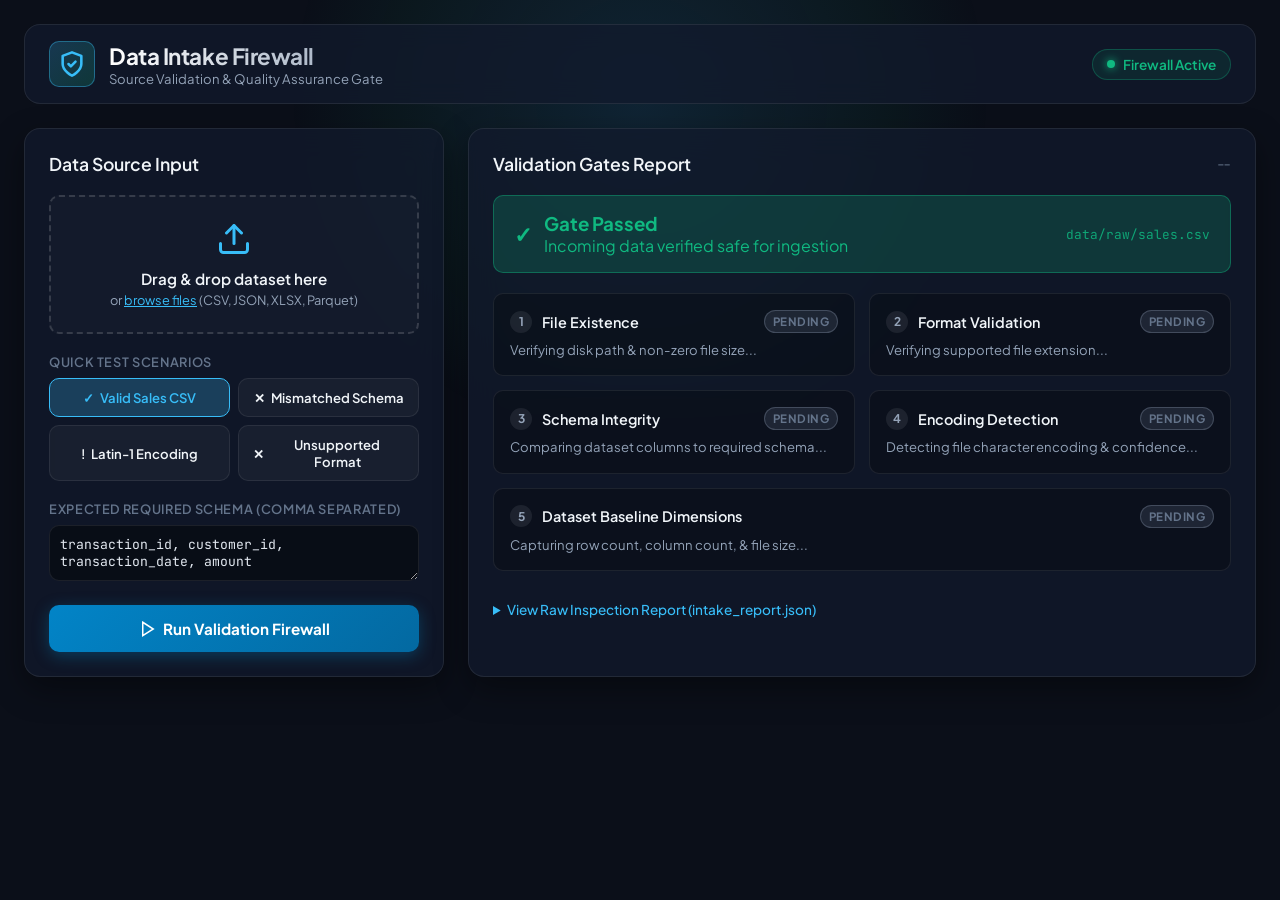
==== frontend/index.html @ 82156c17 "feat: implement dataset intake data validation quality firewall and web frontend" ====
<!DOCTYPE html>
<html lang="en">
<head>
    <meta charset="UTF-8">
    <meta name="viewport" content="width=device-width, initial-scale=1.0">
    <title>Data Intake & Source Validation Firewall</title>
    <link rel="preconnect" href="https://fonts.googleapis.com">
    <link rel="preconnect" href="https://fonts.gstatic.com" crossorigin>
    <link href="https://fonts.googleapis.com/css2?family=Plus+Jakarta+Sans:wght@300;400;500;600;700;800&family=JetBrains+Mono:wght@400;500;600&display=swap" rel="stylesheet">
    <link rel="stylesheet" href="style.css">
</head>
<body>
    <div class="background-glow"></div>
    <div class="app-container">
        <!-- Header -->
        <header class="app-header">
            <div class="brand">
                <div class="shield-icon">
                    <svg width="28" height="28" viewBox="0 0 24 24" fill="none" stroke="currentColor" stroke-width="2.2" stroke-linecap="round" stroke-linejoin="round">
                        <path d="M12 22s8-4 8-10V5l-8-3-8 3v7c0 6 8 10 8 10z"></path>
                        <path d="m9 12 2 2 4-4"></path>
                    </svg>
                </div>
                <div>
                    <h1>Data Intake Firewall</h1>
                    <p class="subtitle">Source Validation & Quality Assurance Gate</p>
                </div>
            </div>
            <div class="status-badge" id="global-status-badge">
                <span class="pulse"></span>
                <span id="global-status-text">Firewall Active</span>
            </div>
        </header>

        <!-- Main Grid Layout -->
        <main class="main-grid">
            <!-- Left Panel: Controls & Upload -->
            <section class="control-panel glass-card">
                <h2>Data Source Input</h2>
                
                <!-- Drag & Drop Zone -->
                <div class="drop-zone" id="drop-zone">
                    <input type="file" id="file-input" class="file-input" accept=".csv,.json,.xlsx,.parquet,.txt">
                    <div class="drop-zone-content">
                        <div class="upload-icon">
                            <svg width="36" height="36" viewBox="0 0 24 24" fill="none" stroke="currentColor" stroke-width="2" stroke-linecap="round" stroke-linejoin="round">
                                <path d="M21 15v4a2 2 0 0 1-2 2H5a2 2 0 0 1-2-2v-4"></path>
                                <polyline points="17 8 12 3 7 8"></polyline>
                                <line x1="12" y1="3" x2="12" y2="15"></line>
                            </svg>
                        </div>
                        <p class="primary-text">Drag & drop dataset here</p>
                        <p class="secondary-text">or <span class="browse-link">browse files</span> (CSV, JSON, XLSX, Parquet)</p>
                    </div>
                </div>

                <!-- Test Presets -->
                <div class="preset-section">
                    <label class="section-label">Quick Test Scenarios</label>
                    <div class="preset-buttons">
                        <button class="btn btn-preset active" data-sample="valid">
                            <span class="icon">✓</span> Valid Sales CSV
                        </button>
                        <button class="btn btn-preset danger" data-sample="invalid_schema">
                            <span class="icon">✕</span> Mismatched Schema
                        </button>
                        <button class="btn btn-preset warning" data-sample="latin1">
                            <span class="icon">!</span> Latin-1 Encoding
                        </button>
                        <button class="btn btn-preset danger" data-sample="unsupported_format">
                            <span class="icon">✕</span> Unsupported Format
                        </button>
                    </div>
                </div>

                <!-- Expected Schema Configuration -->
                <div class="schema-config">
                    <label for="schema-input" class="section-label">Expected Required Schema (Comma Separated)</label>
                    <textarea id="schema-input" rows="2" class="code-input">transaction_id, customer_id, transaction_date, amount</textarea>
                </div>

                <button id="btn-run-validation" class="btn btn-primary">
                    <svg width="18" height="18" viewBox="0 0 24 24" fill="none" stroke="currentColor" stroke-width="2">
                        <polygon points="5 3 19 12 5 21 5 3"></polygon>
                    </svg>
                    Run Validation Firewall
                </button>
            </section>

            <!-- Right Panel: Validation Checklist Results -->
            <section class="results-panel glass-card">
                <div class="results-header">
                    <h2>Validation Gates Report</h2>
                    <span id="report-timestamp" class="timestamp">--</span>
                </div>

                <!-- Summary Overview -->
                <div id="overall-banner" class="banner banner-passed">
                    <div class="banner-status">
                        <span id="banner-icon" class="banner-icon">✓</span>
                        <div>
                            <h3 id="banner-title">Gate Passed</h3>
                            <p id="banner-msg">Incoming data verified safe for ingestion</p>
                        </div>
                    </div>
                    <div id="file-meta" class="file-meta">
                        <span id="meta-filepath">data/raw/sales.csv</span>
                    </div>
                </div>

                <!-- 5 Verification Check Cards -->
                <div class="checks-grid">
                    <!-- Check 1: Existence -->
                    <div class="check-card" id="card-file_exists">
                        <div class="check-header">
                            <div class="check-title">
                                <span class="check-num">1</span>
                                <h4>File Existence</h4>
                            </div>
                            <span class="check-badge badge-pending" id="badge-file_exists">Pending</span>
                        </div>
                        <p class="check-msg" id="msg-file_exists">Verifying disk path & non-zero file size...</p>
                    </div>

                    <!-- Check 2: Format -->
                    <div class="check-card" id="card-format">
                        <div class="check-header">
                            <div class="check-title">
                                <span class="check-num">2</span>
                                <h4>Format Validation</h4>
                            </div>
                            <span class="check-badge badge-pending" id="badge-format">Pending</span>
                        </div>
                        <p class="check-msg" id="msg-format">Verifying supported file extension...</p>
                    </div>

                    <!-- Check 3: Schema -->
                    <div class="check-card" id="card-schema">
                        <div class="check-header">
                            <div class="check-title">
                                <span class="check-num">3</span>
                                <h4>Schema Integrity</h4>
                            </div>
                            <span class="check-badge badge-pending" id="badge-schema">Pending</span>
                        </div>
                        <p class="check-msg" id="msg-schema">Comparing dataset columns to required schema...</p>
                    </div>

                    <!-- Check 4: Encoding -->
                    <div class="check-card" id="card-encoding">
                        <div class="check-header">
                            <div class="check-title">
                                <span class="check-num">4</span>
                                <h4>Encoding Detection</h4>
                            </div>
                            <span class="check-badge badge-pending" id="badge-encoding">Pending</span>
                        </div>
                        <p class="check-msg" id="msg-encoding">Detecting file character encoding & confidence...</p>
                    </div>

                    <!-- Check 5: Dimensions -->
                    <div class="check-card check-card-wide" id="card-dimensions">
                        <div class="check-header">
                            <div class="check-title">
                                <span class="check-num">5</span>
                                <h4>Dataset Baseline Dimensions</h4>
                            </div>
                            <span class="check-badge badge-pending" id="badge-dimensions">Pending</span>
                        </div>
                        <p class="check-msg" id="msg-dimensions">Capturing row count, column count, & file size...</p>
                        <div id="stats-container" class="stats-row hidden">
                            <div class="stat-pill"><span class="stat-label">Rows:</span> <strong id="stat-rows">0</strong></div>
                            <div class="stat-pill"><span class="stat-label">Columns:</span> <strong id="stat-cols">0</strong></div>
                            <div class="stat-pill"><span class="stat-label">Size:</span> <strong id="stat-size">0 MB</strong></div>
                        </div>
                    </div>
                </div>

                <!-- JSON Report Toggle -->
                <details class="json-details">
                    <summary>View Raw Inspection Report (intake_report.json)</summary>
                    <pre><code id="json-viewer" class="json-code">{}</code></pre>
                </details>
            </section>
        </main>
    </div>
    <script src="app.js"></script>
</body>
</html>
---- frontend/style.css ----
:root {
    --bg-dark: #0b0f19;
    --card-bg: rgba(18, 26, 44, 0.75);
    --card-border: rgba(255, 255, 255, 0.08);
    --text-primary: #f1f5f9;
    --text-secondary: #94a3b8;
    --text-muted: #64748b;
    --accent-blue: #38bdf8;
    --accent-blue-glow: rgba(56, 189, 248, 0.25);
    --accent-green: #10b981;
    --accent-green-glow: rgba(16, 185, 129, 0.2);
    --accent-red: #ef4444;
    --accent-red-glow: rgba(239, 68, 68, 0.2);
    --accent-amber: #f59e0b;
    --accent-amber-glow: rgba(245, 158, 11, 0.2);
    --font-sans: 'Plus Jakarta Sans', sans-serif;
    --font-mono: 'JetBrains Mono', monospace;
    --radius-lg: 16px;
    --radius-md: 10px;
    --radius-sm: 6px;
}

* {
    box-sizing: border-box;
    margin: 0;
    padding: 0;
}

body {
    background-color: var(--bg-dark);
    color: var(--text-primary);
    font-family: var(--font-sans);
    min-height: 100vh;
    display: flex;
    justify-content: center;
    overflow-x: hidden;
    padding: 24px;
}

.background-glow {
    position: fixed;
    top: -200px;
    left: 50%;
    transform: translateX(-50%);
    width: 800px;
    height: 600px;
    background: radial-gradient(circle, rgba(56, 189, 248, 0.12) 0%, rgba(16, 185, 129, 0.05) 50%, transparent 70%);
    pointer-events: none;
    z-index: 0;
}

.app-container {
    width: 100%;
    max-width: 1280px;
    position: relative;
    z-index: 1;
    display: flex;
    flex-direction: column;
    gap: 24px;
}

/* Header */
.app-header {
    display: flex;
    justify-content: space-between;
    align-items: center;
    padding: 16px 24px;
    background: var(--card-bg);
    border: 1px solid var(--card-border);
    backdrop-filter: blur(12px);
    border-radius: var(--radius-lg);
}

.brand {
    display: flex;
    align-items: center;
    gap: 14px;
}

.shield-icon {
    width: 46px;
    height: 46px;
    border-radius: var(--radius-md);
    background: linear-gradient(135deg, rgba(56, 189, 248, 0.2), rgba(16, 185, 129, 0.2));
    border: 1px solid rgba(56, 189, 248, 0.4);
    display: flex;
    align-items: center;
    justify-content: center;
    color: var(--accent-blue);
}

.brand h1 {
    font-size: 1.4rem;
    font-weight: 700;
    letter-spacing: -0.02em;
    background: linear-gradient(90deg, #ffffff, #94a3b8);
    -webkit-background-clip: text;
    -webkit-text-fill-color: transparent;
}

.subtitle {
    font-size: 0.82rem;
    color: var(--text-secondary);
}

.status-badge {
    display: flex;
    align-items: center;
    gap: 8px;
    padding: 6px 14px;
    border-radius: 20px;
    background: rgba(16, 185, 129, 0.1);
    border: 1px solid rgba(16, 185, 129, 0.3);
    color: var(--accent-green);
    font-size: 0.85rem;
    font-weight: 600;
}

.pulse {
    width: 8px;
    height: 8px;
    border-radius: 50%;
    background-color: var(--accent-green);
    box-shadow: 0 0 8px var(--accent-green);
    animation: pulse-animation 1.8s infinite;
}

@keyframes pulse-animation {
    0% { transform: scale(0.95); opacity: 0.8; }
    50% { transform: scale(1.25); opacity: 1; }
    100% { transform: scale(0.95); opacity: 0.8; }
}

/* Glass Card */
.glass-card {
    background: var(--card-bg);
    border: 1px solid var(--card-border);
    backdrop-filter: blur(16px);
    border-radius: var(--radius-lg);
    padding: 24px;
    box-shadow: 0 12px 32px rgba(0, 0, 0, 0.4);
}

/* Grid Layout */
.main-grid {
    display: grid;
    grid-template-columns: 420px 1fr;
    gap: 24px;
}

@media (max-width: 1024px) {
    .main-grid {
        grid-template-columns: 1fr;
    }
}

/* Control Panel */
.control-panel {
    display: flex;
    flex-direction: column;
    gap: 20px;
}

.control-panel h2, .results-panel h2 {
    font-size: 1.1rem;
    font-weight: 600;
    color: var(--text-primary);
}

/* Drop Zone */
.drop-zone {
    border: 2px dashed rgba(255, 255, 255, 0.15);
    border-radius: var(--radius-md);
    padding: 24px 16px;
    text-align: center;
    position: relative;
    cursor: pointer;
    transition: all 0.25s ease;
    background: rgba(255, 255, 255, 0.02);
}

.drop-zone:hover, .drop-zone.dragover {
    border-color: var(--accent-blue);
    background: var(--accent-blue-glow);
}

.file-input {
    position: absolute;
    top: 0; left: 0; width: 100%; height: 100%;
    opacity: 0;
    cursor: pointer;
}

.upload-icon {
    color: var(--accent-blue);
    margin-bottom: 8px;
}

.primary-text {
    font-size: 0.95rem;
    font-weight: 600;
    color: var(--text-primary);
}

.secondary-text {
    font-size: 0.8rem;
    color: var(--text-secondary);
    margin-top: 4px;
}

.browse-link {
    color: var(--accent-blue);
    text-decoration: underline;
}

/* Section Labels */
.section-label {
    font-size: 0.8rem;
    font-weight: 600;
    text-transform: uppercase;
    letter-spacing: 0.05em;
    color: var(--text-muted);
    margin-bottom: 8px;
    display: block;
}

/* Preset Buttons */
.preset-buttons {
    display: grid;
    grid-template-columns: 1fr 1fr;
    gap: 8px;
}

.btn {
    font-family: var(--font-sans);
    font-size: 0.82rem;
    font-weight: 600;
    padding: 10px 14px;
    border-radius: var(--radius-md);
    border: 1px solid var(--card-border);
    background: rgba(255, 255, 255, 0.04);
    color: var(--text-primary);
    cursor: pointer;
    transition: all 0.2s ease;
    display: inline-flex;
    align-items: center;
    justify-content: center;
    gap: 6px;
}

.btn:hover {
    background: rgba(255, 255, 255, 0.08);
    transform: translateY(-1px);
}

.btn-preset.active {
    border-color: var(--accent-blue);
    background: var(--accent-blue-glow);
    color: var(--accent-blue);
}

.btn-preset.danger:hover {
    border-color: var(--accent-red);
    background: var(--accent-red-glow);
}

.btn-preset.warning:hover {
    border-color: var(--accent-amber);
    background: var(--accent-amber-glow);
}

.code-input {
    width: 100%;
    font-family: var(--font-mono);
    font-size: 0.82rem;
    background: rgba(0, 0, 0, 0.4);
    border: 1px solid var(--card-border);
    color: #e2e8f0;
    padding: 10px;
    border-radius: var(--radius-md);
    resize: vertical;
}

.code-input:focus {
    outline: none;
    border-color: var(--accent-blue);
}

.btn-primary {
    background: linear-gradient(135deg, #0284c7, #0369a1);
    color: #ffffff;
    border: none;
    padding: 14px;
    font-size: 0.95rem;
    font-weight: 700;
    box-shadow: 0 4px 16px rgba(2, 132, 199, 0.35);
}

.btn-primary:hover {
    background: linear-gradient(135deg, #0369a1, #075985);
    box-shadow: 0 6px 20px rgba(2, 132, 199, 0.5);
}

/* Results Panel */
.results-panel {
    display: flex;
    flex-direction: column;
    gap: 20px;
}

.results-header {
    display: flex;
    justify-content: space-between;
    align-items: center;
}

.timestamp {
    font-size: 0.78rem;
    color: var(--text-muted);
    font-family: var(--font-mono);
}

/* Overall Banner */
.banner {
    padding: 16px 20px;
    border-radius: var(--radius-md);
    display: flex;
    justify-content: space-between;
    align-items: center;
    transition: all 0.3s ease;
}

.banner-passed {
    background: var(--accent-green-glow);
    border: 1px solid rgba(16, 185, 129, 0.4);
    color: var(--accent-green);
}

.banner-failed {
    background: var(--accent-red-glow);
    border: 1px solid rgba(239, 68, 68, 0.4);
    color: var(--accent-red);
}

.banner-status {
    display: flex;
    align-items: center;
    gap: 12px;
}

.banner-icon {
    font-size: 1.4rem;
    font-weight: 800;
}

.file-meta {
    font-family: var(--font-mono);
    font-size: 0.8rem;
    opacity: 0.85;
}

/* Checks Grid */
.checks-grid {
    display: grid;
    grid-template-columns: 1fr 1fr;
    gap: 14px;
}

@media (max-width: 768px) {
    .checks-grid {
        grid-template-columns: 1fr;
    }
}

.check-card {
    background: rgba(0, 0, 0, 0.25);
    border: 1px solid var(--card-border);
    padding: 16px;
    border-radius: var(--radius-md);
    display: flex;
    flex-direction: column;
    gap: 8px;
}

.check-card-wide {
    grid-column: span 2;
}

@media (max-width: 768px) {
    .check-card-wide {
        grid-column: span 1;
    }
}

.check-header {
    display: flex;
    justify-content: space-between;
    align-items: center;
}

.check-title {
    display: flex;
    align-items: center;
    gap: 10px;
}

.check-num {
    width: 22px;
    height: 22px;
    border-radius: 50%;
    background: rgba(255, 255, 255, 0.08);
    font-size: 0.75rem;
    font-weight: 700;
    display: flex;
    align-items: center;
    justify-content: center;
    color: var(--text-secondary);
}

.check-title h4 {
    font-size: 0.9rem;
    font-weight: 600;
}

.check-badge {
    font-size: 0.72rem;
    font-weight: 700;
    padding: 3px 8px;
    border-radius: 12px;
    text-transform: uppercase;
    letter-spacing: 0.04em;
}

.badge-passed {
    background: rgba(16, 185, 129, 0.15);
    color: var(--accent-green);
    border: 1px solid rgba(16, 185, 129, 0.4);
}

.badge-failed {
    background: rgba(239, 68, 68, 0.15);
    color: var(--accent-red);
    border: 1px solid rgba(239, 68, 68, 0.4);
}

.badge-pending {
    background: rgba(148, 163, 184, 0.15);
    color: var(--text-muted);
    border: 1px solid rgba(148, 163, 184, 0.3);
}

.check-msg {
    font-size: 0.82rem;
    color: var(--text-secondary);
    line-height: 1.4;
}

.stats-row {
    display: flex;
    gap: 12px;
    margin-top: 6px;
}

.stat-pill {
    background: rgba(255, 255, 255, 0.05);
    padding: 6px 12px;
    border-radius: var(--radius-sm);
    font-size: 0.8rem;
}

.stat-label {
    color: var(--text-muted);
}

.hidden {
    display: none;
}

/* JSON Details */
.json-details {
    margin-top: 10px;
    font-size: 0.85rem;
    color: var(--text-secondary);
}

.json-details summary {
    cursor: pointer;
    color: var(--accent-blue);
    font-weight: 500;
    margin-bottom: 8px;
}

.json-code {
    background: #050811;
    border: 1px solid var(--card-border);
    padding: 16px;
    border-radius: var(--radius-md);
    font-family: var(--font-mono);
    font-size: 0.78rem;
    color: #a5f3fc;
    max-height: 240px;
    overflow-y: auto;
}
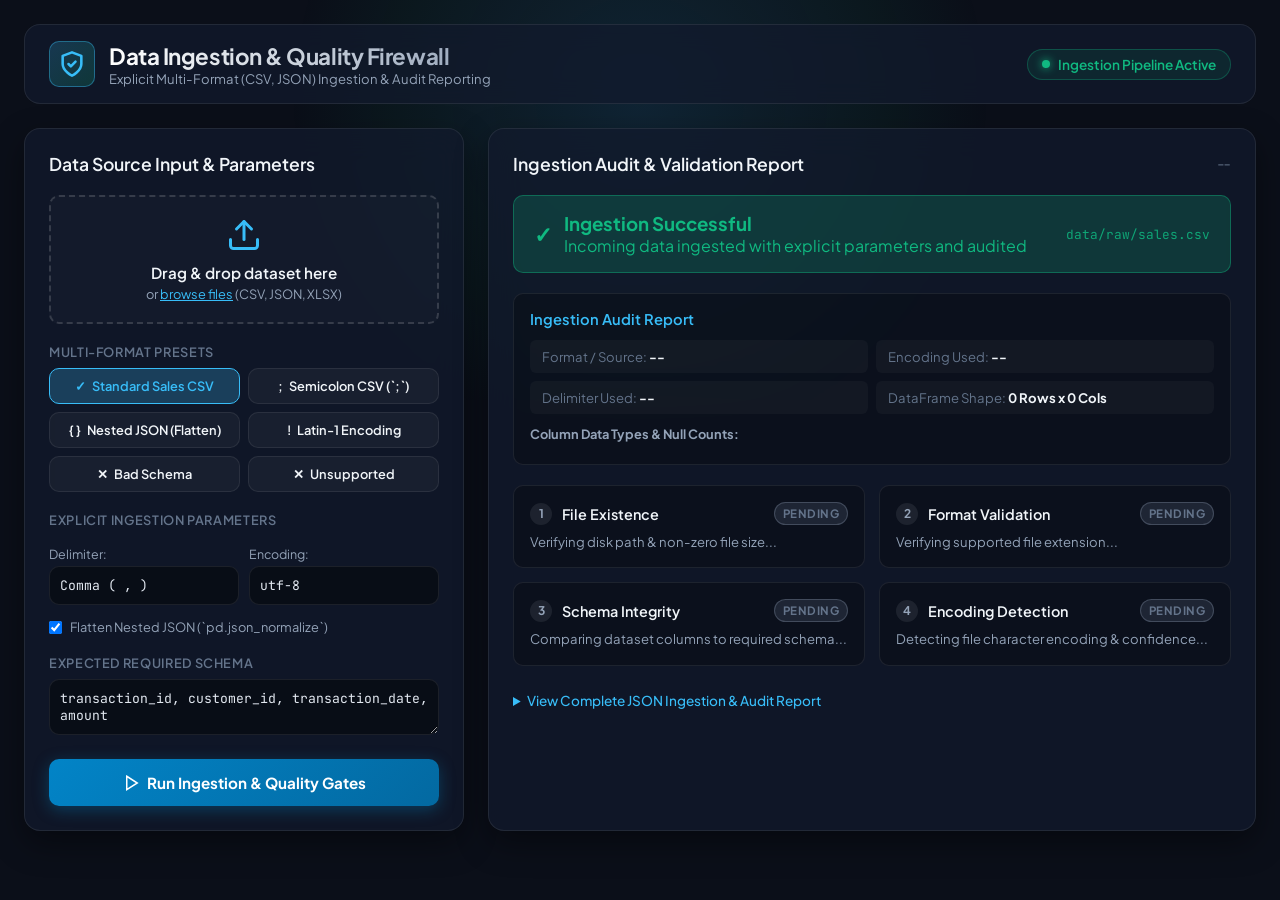
==== commit 162a016a: "feat: implement explicit CSV and JSON data ingestion with audit reports" ====
--- a/frontend/index.html
+++ b/frontend/index.html
@@ -3,7 +3,7 @@
 <head>
     <meta charset="UTF-8">
     <meta name="viewport" content="width=device-width, initial-scale=1.0">
-    <title>Data Intake & Source Validation Firewall</title>
+    <title>CSV & JSON Data Ingestion & Quality Firewall</title>
     <link rel="preconnect" href="https://fonts.googleapis.com">
     <link rel="preconnect" href="https://fonts.gstatic.com" crossorigin>
     <link href="https://fonts.googleapis.com/css2?family=Plus+Jakarta+Sans:wght@300;400;500;600;700;800&family=JetBrains+Mono:wght@400;500;600&display=swap" rel="stylesheet">
@@ -22,21 +22,21 @@
                     </svg>
                 </div>
                 <div>
-                    <h1>Data Intake Firewall</h1>
-                    <p class="subtitle">Source Validation & Quality Assurance Gate</p>
+                    <h1>Data Ingestion & Quality Firewall</h1>
+                    <p class="subtitle">Explicit Multi-Format (CSV, JSON) Ingestion & Audit Reporting</p>
                 </div>
             </div>
             <div class="status-badge" id="global-status-badge">
                 <span class="pulse"></span>
-                <span id="global-status-text">Firewall Active</span>
+                <span id="global-status-text">Ingestion Pipeline Active</span>
             </div>
         </header>
 
         <!-- Main Grid Layout -->
         <main class="main-grid">
-            <!-- Left Panel: Controls & Upload -->
+            <!-- Left Panel: Controls & Ingestion Setup -->
             <section class="control-panel glass-card">
-                <h2>Data Source Input</h2>
+                <h2>Data Source Input & Parameters</h2>
                 
                 <!-- Drag & Drop Zone -->
                 <div class="drop-zone" id="drop-zone">
@@ -50,32 +50,67 @@
                             </svg>
                         </div>
                         <p class="primary-text">Drag & drop dataset here</p>
-                        <p class="secondary-text">or <span class="browse-link">browse files</span> (CSV, JSON, XLSX, Parquet)</p>
+                        <p class="secondary-text">or <span class="browse-link">browse files</span> (CSV, JSON, XLSX)</p>
                     </div>
                 </div>
 
                 <!-- Test Presets -->
                 <div class="preset-section">
-                    <label class="section-label">Quick Test Scenarios</label>
+                    <label class="section-label">Multi-Format Presets</label>
                     <div class="preset-buttons">
                         <button class="btn btn-preset active" data-sample="valid">
-                            <span class="icon">✓</span> Valid Sales CSV
-                        </button>
-                        <button class="btn btn-preset danger" data-sample="invalid_schema">
-                            <span class="icon">✕</span> Mismatched Schema
+                            <span class="icon">✓</span> Standard Sales CSV
+                        </button>
+                        <button class="btn btn-preset warning" data-sample="semicolon">
+                            <span class="icon">;</span> Semicolon CSV (`;`)
+                        </button>
+                        <button class="btn btn-preset primary" data-sample="nested_json">
+                            <span class="icon">{ }</span> Nested JSON (Flatten)
                         </button>
                         <button class="btn btn-preset warning" data-sample="latin1">
                             <span class="icon">!</span> Latin-1 Encoding
                         </button>
+                        <button class="btn btn-preset danger" data-sample="invalid_schema">
+                            <span class="icon">✕</span> Bad Schema
+                        </button>
                         <button class="btn btn-preset danger" data-sample="unsupported_format">
-                            <span class="icon">✕</span> Unsupported Format
-                        </button>
+                            <span class="icon">✕</span> Unsupported
+                        </button>
+                    </div>
+                </div>
+
+                <!-- Explicit Ingestion Parameters -->
+                <div class="param-config">
+                    <label class="section-label">Explicit Ingestion Parameters</label>
+                    <div class="param-row">
+                        <div class="param-group">
+                            <label for="delimiter-select">Delimiter:</label>
+                            <select id="delimiter-select" class="code-input select-input">
+                                <option value=",">Comma ( , )</option>
+                                <option value=";">Semicolon ( ; )</option>
+                                <option value="\t">Tab ( \t )</option>
+                                <option value="|">Pipe ( | )</option>
+                            </select>
+                        </div>
+                        <div class="param-group">
+                            <label for="encoding-select">Encoding:</label>
+                            <select id="encoding-select" class="code-input select-input">
+                                <option value="utf-8">utf-8</option>
+                                <option value="latin-1">latin-1</option>
+                                <option value="iso-8859-1">iso-8859-1</option>
+                                <option value="cp1252">cp1252</option>
+                            </select>
+                        </div>
+                    </div>
+                    <div class="checkbox-group">
+                        <input type="checkbox" id="flatten-json-check" checked>
+                        <label for="flatten-json-check">Flatten Nested JSON (`pd.json_normalize`)</label>
                     </div>
                 </div>
 
                 <!-- Expected Schema Configuration -->
                 <div class="schema-config">
-                    <label for="schema-input" class="section-label">Expected Required Schema (Comma Separated)</label>
+                    <label for="schema-input" class="section-label">Expected Required Schema</label>
                     <textarea id="schema-input" rows="2" class="code-input">transaction_id, customer_id, transaction_date, amount</textarea>
                 </div>
 
@@ -83,14 +118,14 @@
                     <svg width="18" height="18" viewBox="0 0 24 24" fill="none" stroke="currentColor" stroke-width="2">
                         <polygon points="5 3 19 12 5 21 5 3"></polygon>
                     </svg>
-                    Run Validation Firewall
+                    Run Ingestion & Quality Gates
                 </button>
             </section>
 
-            <!-- Right Panel: Validation Checklist Results -->
+            <!-- Right Panel: Validation Checklist & Audit Trail -->
             <section class="results-panel glass-card">
                 <div class="results-header">
-                    <h2>Validation Gates Report</h2>
+                    <h2>Ingestion Audit & Validation Report</h2>
                     <span id="report-timestamp" class="timestamp">--</span>
                 </div>
 
@@ -99,12 +134,27 @@
                     <div class="banner-status">
                         <span id="banner-icon" class="banner-icon">✓</span>
                         <div>
-                            <h3 id="banner-title">Gate Passed</h3>
-                            <p id="banner-msg">Incoming data verified safe for ingestion</p>
+                            <h3 id="banner-title">Ingestion Successful</h3>
+                            <p id="banner-msg">Incoming data ingested with explicit parameters and audited</p>
                         </div>
                     </div>
                     <div id="file-meta" class="file-meta">
                         <span id="meta-filepath">data/raw/sales.csv</span>
+                    </div>
+                </div>
+
+                <!-- Ingestion Audit Summary -->
+                <div class="audit-card glass-card-inner">
+                    <h3>Ingestion Audit Report</h3>
+                    <div class="audit-grid">
+                        <div class="audit-item"><span class="audit-label">Format / Source:</span> <strong id="audit-source">--</strong></div>
+                        <div class="audit-item"><span class="audit-label">Encoding Used:</span> <strong id="audit-encoding">--</strong></div>
+                        <div class="audit-item"><span class="audit-label">Delimiter Used:</span> <strong id="audit-delimiter">--</strong></div>
+                        <div class="audit-item"><span class="audit-label">DataFrame Shape:</span> <strong id="audit-shape">0 Rows x 0 Cols</strong></div>
+                    </div>
+                    <div class="column-dtypes-list">
+                        <h4>Column Data Types & Null Counts:</h4>
+                        <div id="dtypes-tags" class="tags-container"></div>
                     </div>
                 </div>
 
@@ -157,28 +207,11 @@
                         </div>
                         <p class="check-msg" id="msg-encoding">Detecting file character encoding & confidence...</p>
                     </div>
-
-                    <!-- Check 5: Dimensions -->
-                    <div class="check-card check-card-wide" id="card-dimensions">
-                        <div class="check-header">
-                            <div class="check-title">
-                                <span class="check-num">5</span>
-                                <h4>Dataset Baseline Dimensions</h4>
-                            </div>
-                            <span class="check-badge badge-pending" id="badge-dimensions">Pending</span>
-                        </div>
-                        <p class="check-msg" id="msg-dimensions">Capturing row count, column count, & file size...</p>
-                        <div id="stats-container" class="stats-row hidden">
-                            <div class="stat-pill"><span class="stat-label">Rows:</span> <strong id="stat-rows">0</strong></div>
-                            <div class="stat-pill"><span class="stat-label">Columns:</span> <strong id="stat-cols">0</strong></div>
-                            <div class="stat-pill"><span class="stat-label">Size:</span> <strong id="stat-size">0 MB</strong></div>
-                        </div>
-                    </div>
-                </div>
-
-                <!-- JSON Report Toggle -->
+                </div>
+
+                <!-- JSON Inspection Report Toggle -->
                 <details class="json-details">
-                    <summary>View Raw Inspection Report (intake_report.json)</summary>
+                    <summary>View Complete JSON Ingestion & Audit Report</summary>
                     <pre><code id="json-viewer" class="json-code">{}</code></pre>
                 </details>
             </section>
--- a/frontend/style.css
+++ b/frontend/style.css
@@ -141,10 +141,17 @@
     box-shadow: 0 12px 32px rgba(0, 0, 0, 0.4);
 }
 
+.glass-card-inner {
+    background: rgba(0, 0, 0, 0.25);
+    border: 1px solid var(--card-border);
+    border-radius: var(--radius-md);
+    padding: 16px;
+}
+
 /* Grid Layout */
 .main-grid {
     display: grid;
-    grid-template-columns: 420px 1fr;
+    grid-template-columns: 440px 1fr;
     gap: 24px;
 }
 
@@ -171,7 +178,7 @@
 .drop-zone {
     border: 2px dashed rgba(255, 255, 255, 0.15);
     border-radius: var(--radius-md);
-    padding: 24px 16px;
+    padding: 20px 16px;
     text-align: center;
     position: relative;
     cursor: pointer;
@@ -193,7 +200,7 @@
 
 .upload-icon {
     color: var(--accent-blue);
-    margin-bottom: 8px;
+    margin-bottom: 6px;
 }
 
 .primary-text {
@@ -233,9 +240,9 @@
 
 .btn {
     font-family: var(--font-sans);
-    font-size: 0.82rem;
-    font-weight: 600;
-    padding: 10px 14px;
+    font-size: 0.8rem;
+    font-weight: 600;
+    padding: 9px 12px;
     border-radius: var(--radius-md);
     border: 1px solid var(--card-border);
     background: rgba(255, 255, 255, 0.04);
@@ -267,6 +274,47 @@
 .btn-preset.warning:hover {
     border-color: var(--accent-amber);
     background: var(--accent-amber-glow);
+}
+
+.param-config {
+    display: flex;
+    flex-direction: column;
+    gap: 10px;
+}
+
+.param-row {
+    display: grid;
+    grid-template-columns: 1fr 1fr;
+    gap: 10px;
+}
+
+.param-group {
+    display: flex;
+    flex-direction: column;
+    gap: 4px;
+}
+
+.param-group label {
+    font-size: 0.78rem;
+    color: var(--text-secondary);
+}
+
+.select-input {
+    appearance: none;
+    cursor: pointer;
+}
+
+.checkbox-group {
+    display: flex;
+    align-items: center;
+    gap: 8px;
+    font-size: 0.8rem;
+    color: var(--text-secondary);
+    margin-top: 4px;
+}
+
+.checkbox-group input {
+    cursor: pointer;
 }
 
 .code-input {
@@ -359,6 +407,58 @@
     opacity: 0.85;
 }
 
+/* Audit Card */
+.audit-card {
+    display: flex;
+    flex-direction: column;
+    gap: 12px;
+}
+
+.audit-card h3 {
+    font-size: 0.92rem;
+    font-weight: 600;
+    color: var(--accent-blue);
+}
+
+.audit-grid {
+    display: grid;
+    grid-template-columns: 1fr 1fr;
+    gap: 8px;
+    font-size: 0.82rem;
+}
+
+.audit-item {
+    background: rgba(255, 255, 255, 0.03);
+    padding: 8px 12px;
+    border-radius: var(--radius-sm);
+}
+
+.audit-label {
+    color: var(--text-muted);
+}
+
+.column-dtypes-list h4 {
+    font-size: 0.8rem;
+    color: var(--text-secondary);
+    margin-bottom: 6px;
+}
+
+.tags-container {
+    display: flex;
+    flex-wrap: wrap;
+    gap: 6px;
+}
+
+.dtype-tag {
+    font-family: var(--font-mono);
+    font-size: 0.75rem;
+    background: rgba(56, 189, 248, 0.1);
+    border: 1px solid rgba(56, 189, 248, 0.3);
+    color: #bae6fd;
+    padding: 3px 8px;
+    border-radius: 4px;
+}
+
 /* Checks Grid */
 .checks-grid {
     display: grid;
@@ -380,16 +480,6 @@
     display: flex;
     flex-direction: column;
     gap: 8px;
-}
-
-.check-card-wide {
-    grid-column: span 2;
-}
-
-@media (max-width: 768px) {
-    .check-card-wide {
-        grid-column: span 1;
-    }
 }
 
 .check-header {
@@ -455,30 +545,13 @@
     line-height: 1.4;
 }
 
-.stats-row {
-    display: flex;
-    gap: 12px;
-    margin-top: 6px;
-}
-
-.stat-pill {
-    background: rgba(255, 255, 255, 0.05);
-    padding: 6px 12px;
-    border-radius: var(--radius-sm);
-    font-size: 0.8rem;
-}
-
-.stat-label {
-    color: var(--text-muted);
-}
-
 .hidden {
     display: none;
 }
 
 /* JSON Details */
 .json-details {
-    margin-top: 10px;
+    margin-top: 6px;
     font-size: 0.85rem;
     color: var(--text-secondary);
 }
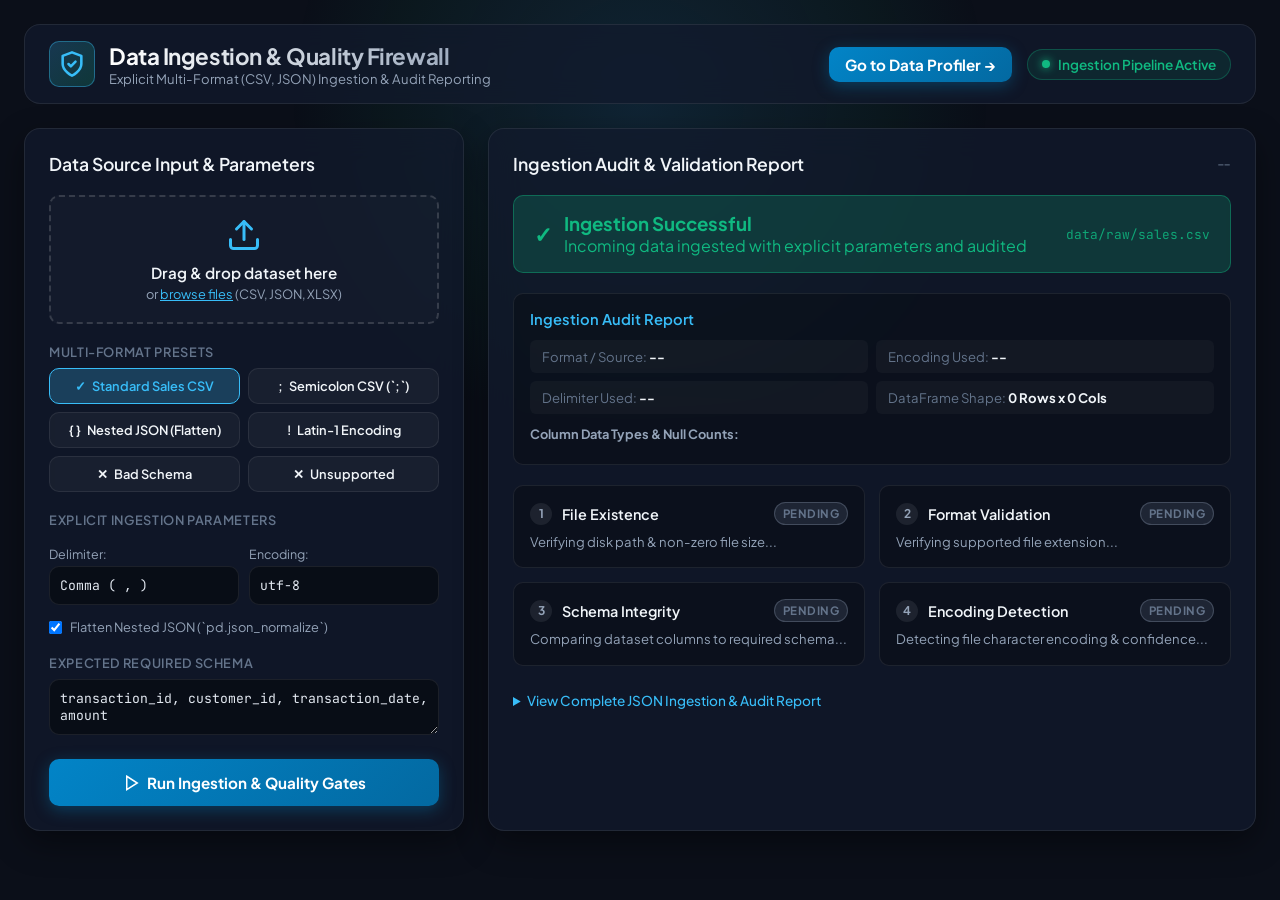
==== commit 700225b6: "feat: add data profiling and quality assessment Computes null%, duplicates, distribution stats for n" ====
--- a/frontend/index.html
+++ b/frontend/index.html
@@ -26,9 +26,12 @@
                     <p class="subtitle">Explicit Multi-Format (CSV, JSON) Ingestion & Audit Reporting</p>
                 </div>
             </div>
-            <div class="status-badge" id="global-status-badge">
-                <span class="pulse"></span>
-                <span id="global-status-text">Ingestion Pipeline Active</span>
+            <div style="display: flex; gap: 15px; align-items: center;">
+                <a href="/profile.html" class="btn btn-primary" style="text-decoration: none; padding: 8px 16px;">Go to Data Profiler →</a>
+                <div class="status-badge" id="global-status-badge">
+                    <span class="pulse"></span>
+                    <span id="global-status-text">Ingestion Pipeline Active</span>
+                </div>
             </div>
         </header>
 
